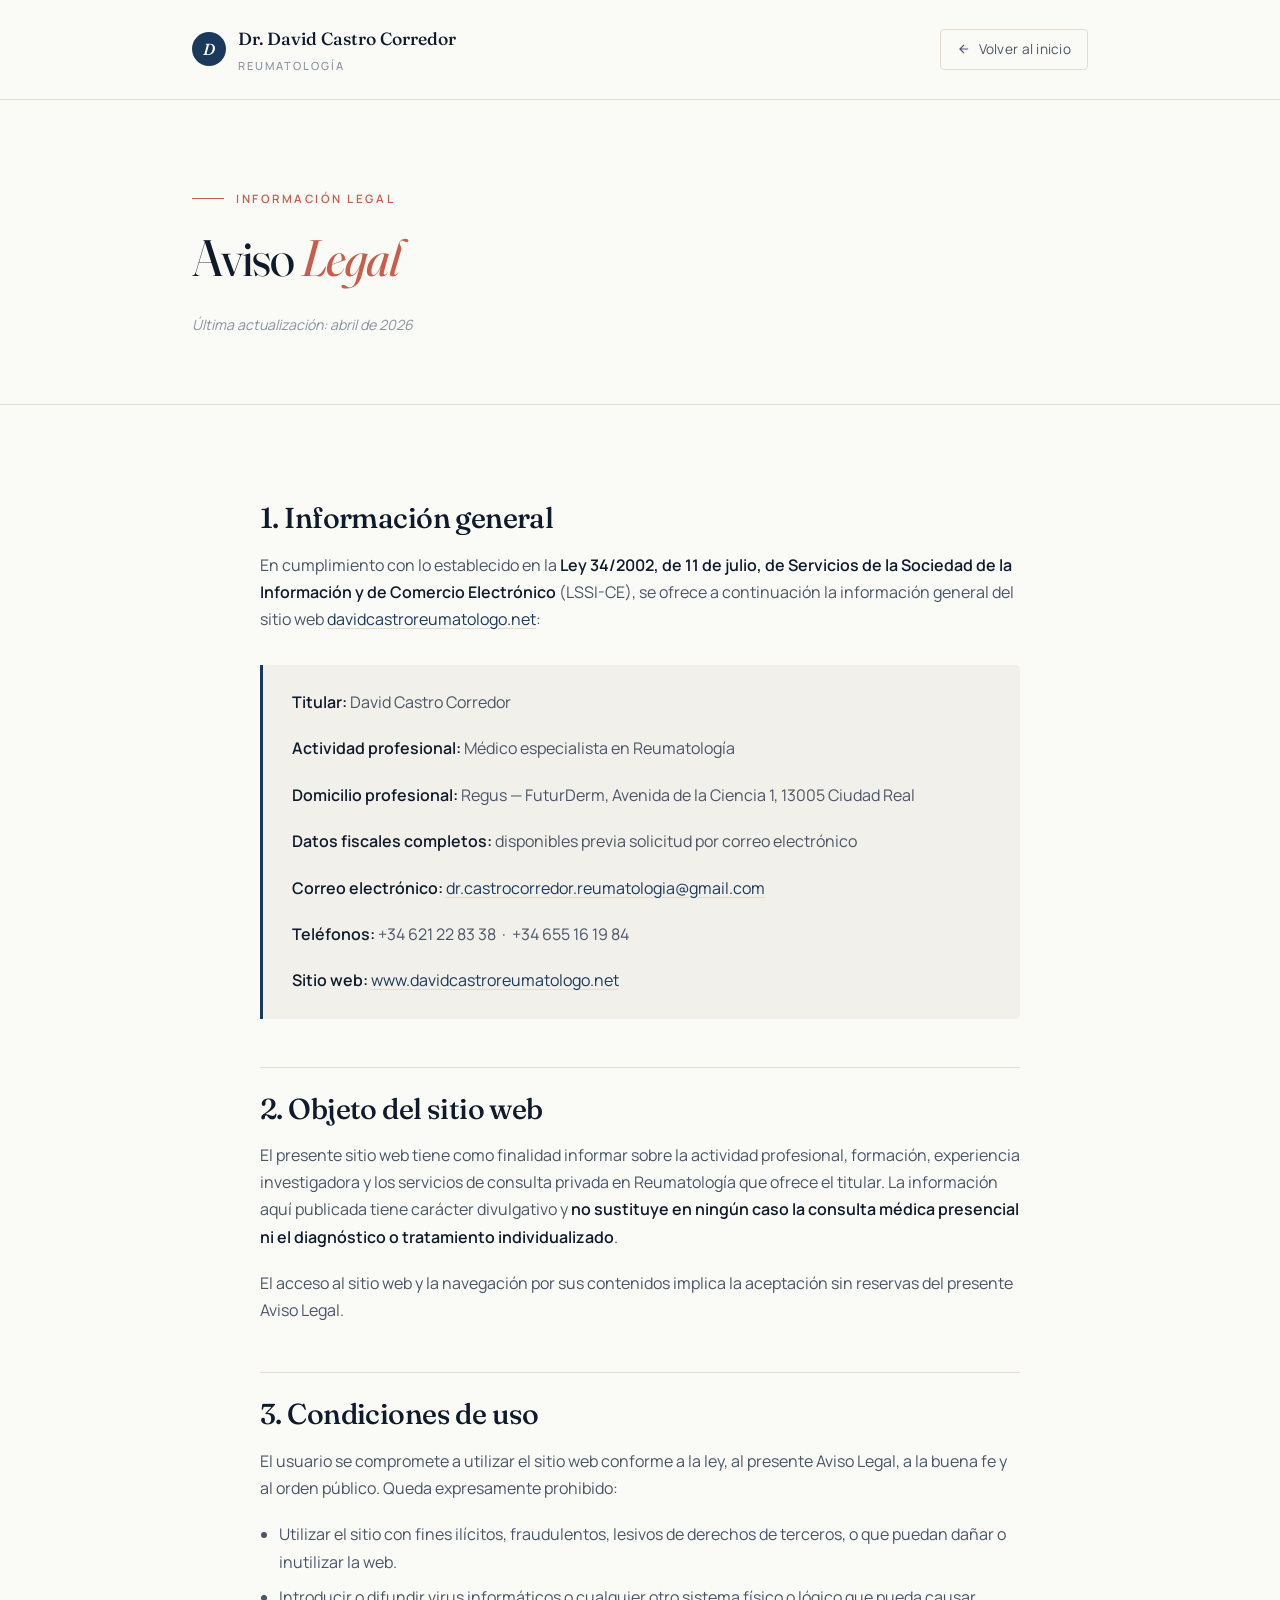
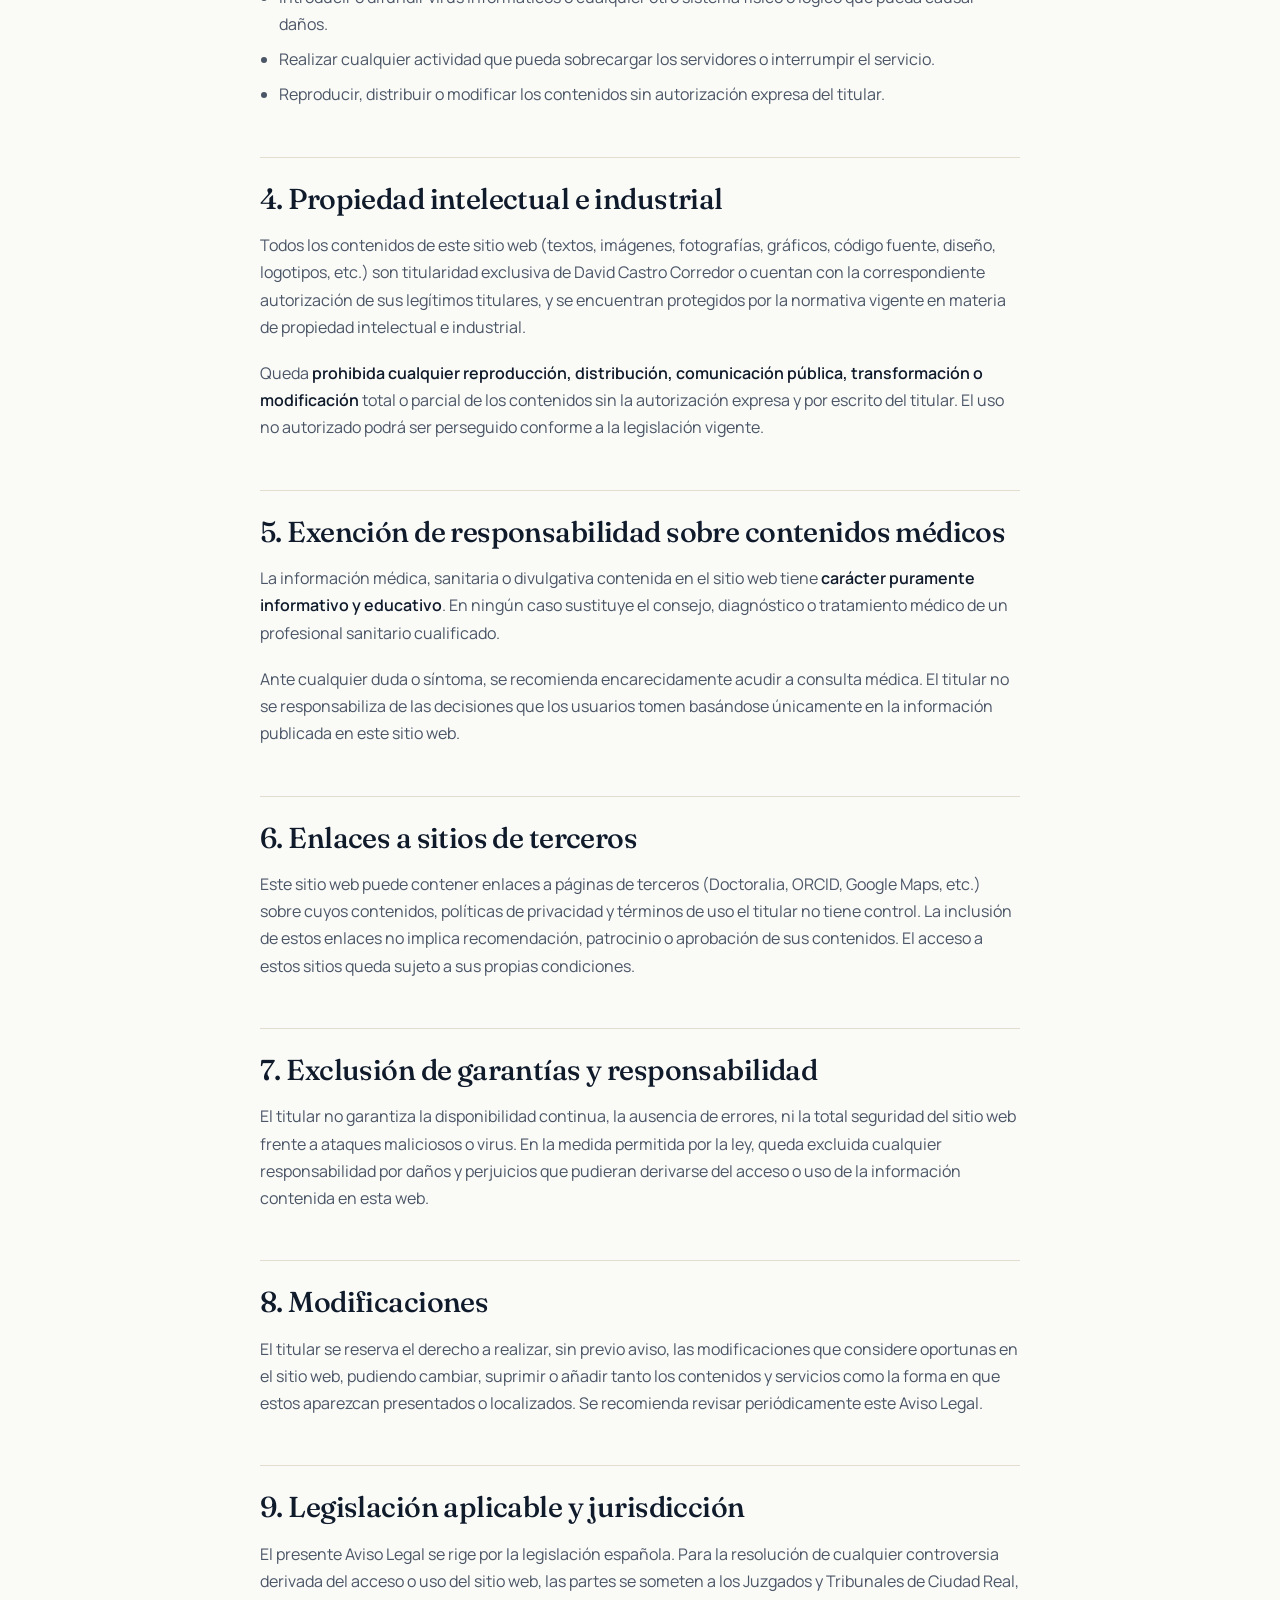
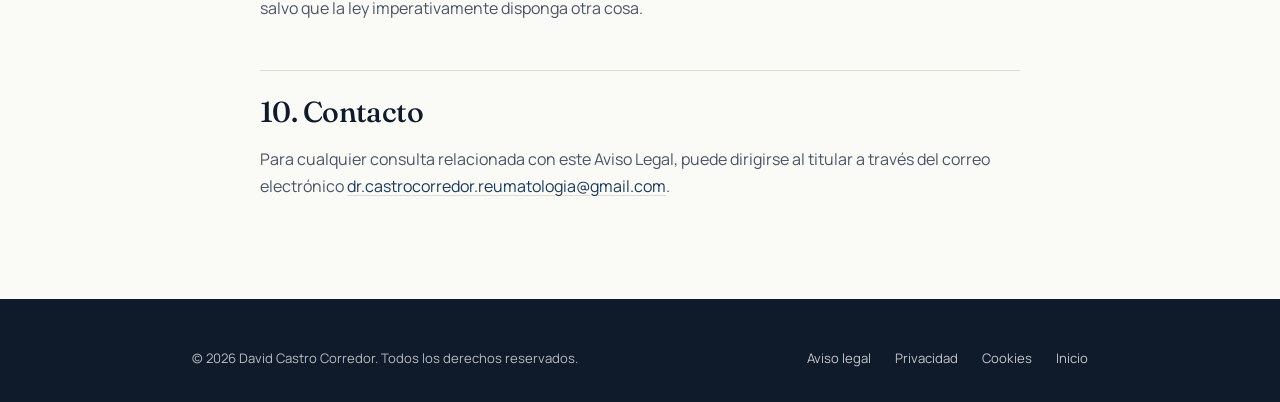
==== aviso-legal.html @ e7d365a7 "Add files via upload" ====
<!DOCTYPE html>
<html lang="es">
<head>
  <meta charset="UTF-8" />
  <meta name="viewport" content="width=device-width, initial-scale=1.0" />
  <title>Aviso Legal — Dr. David Castro Corredor</title>
  <meta name="description" content="Aviso legal de la web davidcastroreumatologo.net del Dr. David Castro Corredor, reumatólogo en Ciudad Real." />
  <meta name="robots" content="index, follow" />
  <link rel="canonical" href="https://www.davidcastroreumatologo.net/aviso-legal.html" />

  <link rel="preconnect" href="https://fonts.googleapis.com">
  <link rel="preconnect" href="https://fonts.gstatic.com" crossorigin>
  <link href="https://fonts.googleapis.com/css2?family=Fraunces:ital,opsz,wght@0,9..144,300;0,9..144,400;0,9..144,500;0,9..144,600;1,9..144,400&family=Manrope:wght@300;400;500;600;700&display=swap" rel="stylesheet">
  <link rel="stylesheet" href="legal.css">
</head>
<body>

  <!-- NAV -->
  <nav class="legal-nav">
    <div class="legal-nav-inner">
      <a href="index.html" class="legal-nav-brand">
        <span class="mark">D</span>
        <div>
          <span class="legal-nav-brand-name">Dr. David Castro Corredor</span>
          <small class="legal-nav-brand-sub">Reumatología</small>
        </div>
      </a>
      <a href="index.html" class="legal-back">
        <svg width="14" height="14" viewBox="0 0 24 24" fill="none" stroke="currentColor" stroke-width="2"><path d="M19 12H5M12 19l-7-7 7-7"/></svg>
        Volver al inicio
      </a>
    </div>
  </nav>

  <!-- HEADER -->
  <header class="legal-header">
    <div class="container">
      <span class="legal-eyebrow">Información legal</span>
      <h1>Aviso <em>Legal</em></h1>
      <p class="legal-date">Última actualización: abril de 2026</p>
    </div>
  </header>

  <!-- CONTENT -->
  <main class="legal-content container">

    <h2>1. Información general</h2>
    <p>
      En cumplimiento con lo establecido en la <strong>Ley 34/2002, de 11 de julio, de
      Servicios de la Sociedad de la Información y de Comercio Electrónico</strong>
      (LSSI-CE), se ofrece a continuación la información general del sitio web
      <a href="https://www.davidcastroreumatologo.net">davidcastroreumatologo.net</a>:
    </p>

    <div class="info-box">
      <p><strong>Titular:</strong> David Castro Corredor</p>
      <p><strong>Actividad profesional:</strong> Médico especialista en Reumatología</p>
      <p><strong>Domicilio profesional:</strong> Regus — FuturDerm, Avenida de la Ciencia 1, 13005 Ciudad Real</p>
      <p><strong>Datos fiscales completos:</strong> disponibles previa solicitud por correo electrónico</p>
      <p><strong>Correo electrónico:</strong> <a href="mailto:dr.castrocorredor.reumatologia@gmail.com">dr.castrocorredor.reumatologia@gmail.com</a></p>
      <p><strong>Teléfonos:</strong> +34 621 22 83 38 &nbsp;·&nbsp; +34 655 16 19 84</p>
      <p><strong>Sitio web:</strong> <a href="https://www.davidcastroreumatologo.net">www.davidcastroreumatologo.net</a></p>
    </div>

    <h2>2. Objeto del sitio web</h2>
    <p>
      El presente sitio web tiene como finalidad informar sobre la actividad
      profesional, formación, experiencia investigadora y los servicios de consulta
      privada en Reumatología que ofrece el titular. La información aquí publicada
      tiene carácter divulgativo y <strong>no sustituye en ningún caso la consulta
      médica presencial ni el diagnóstico o tratamiento individualizado</strong>.
    </p>
    <p>
      El acceso al sitio web y la navegación por sus contenidos implica la aceptación
      sin reservas del presente Aviso Legal.
    </p>

    <h2>3. Condiciones de uso</h2>
    <p>
      El usuario se compromete a utilizar el sitio web conforme a la ley, al presente
      Aviso Legal, a la buena fe y al orden público. Queda expresamente prohibido:
    </p>
    <ul>
      <li>Utilizar el sitio con fines ilícitos, fraudulentos, lesivos de derechos de terceros, o que puedan dañar o inutilizar la web.</li>
      <li>Introducir o difundir virus informáticos o cualquier otro sistema físico o lógico que pueda causar daños.</li>
      <li>Realizar cualquier actividad que pueda sobrecargar los servidores o interrumpir el servicio.</li>
      <li>Reproducir, distribuir o modificar los contenidos sin autorización expresa del titular.</li>
    </ul>

    <h2>4. Propiedad intelectual e industrial</h2>
    <p>
      Todos los contenidos de este sitio web (textos, imágenes, fotografías, gráficos,
      código fuente, diseño, logotipos, etc.) son titularidad exclusiva de David
      Castro Corredor o cuentan con la correspondiente autorización de sus legítimos
      titulares, y se encuentran protegidos por la normativa vigente en materia de
      propiedad intelectual e industrial.
    </p>
    <p>
      Queda <strong>prohibida cualquier reproducción, distribución, comunicación
      pública, transformación o modificación</strong> total o parcial de los
      contenidos sin la autorización expresa y por escrito del titular. El uso no
      autorizado podrá ser perseguido conforme a la legislación vigente.
    </p>

    <h2>5. Exención de responsabilidad sobre contenidos médicos</h2>
    <p>
      La información médica, sanitaria o divulgativa contenida en el sitio web tiene
      <strong>carácter puramente informativo y educativo</strong>. En ningún caso
      sustituye el consejo, diagnóstico o tratamiento médico de un profesional
      sanitario cualificado.
    </p>
    <p>
      Ante cualquier duda o síntoma, se recomienda encarecidamente acudir a consulta
      médica. El titular no se responsabiliza de las decisiones que los usuarios
      tomen basándose únicamente en la información publicada en este sitio web.
    </p>

    <h2>6. Enlaces a sitios de terceros</h2>
    <p>
      Este sitio web puede contener enlaces a páginas de terceros (Doctoralia, ORCID,
      Google Maps, etc.) sobre cuyos contenidos, políticas de privacidad y términos
      de uso el titular no tiene control. La inclusión de estos enlaces no implica
      recomendación, patrocinio o aprobación de sus contenidos. El acceso a estos
      sitios queda sujeto a sus propias condiciones.
    </p>

    <h2>7. Exclusión de garantías y responsabilidad</h2>
    <p>
      El titular no garantiza la disponibilidad continua, la ausencia de errores, ni
      la total seguridad del sitio web frente a ataques maliciosos o virus. En la
      medida permitida por la ley, queda excluida cualquier responsabilidad por
      daños y perjuicios que pudieran derivarse del acceso o uso de la información
      contenida en esta web.
    </p>

    <h2>8. Modificaciones</h2>
    <p>
      El titular se reserva el derecho a realizar, sin previo aviso, las
      modificaciones que considere oportunas en el sitio web, pudiendo cambiar,
      suprimir o añadir tanto los contenidos y servicios como la forma en que estos
      aparezcan presentados o localizados. Se recomienda revisar periódicamente este
      Aviso Legal.
    </p>

    <h2>9. Legislación aplicable y jurisdicción</h2>
    <p>
      El presente Aviso Legal se rige por la legislación española. Para la resolución
      de cualquier controversia derivada del acceso o uso del sitio web, las partes
      se someten a los Juzgados y Tribunales de Ciudad Real, salvo que la ley
      imperativamente disponga otra cosa.
    </p>

    <h2>10. Contacto</h2>
    <p>
      Para cualquier consulta relacionada con este Aviso Legal, puede dirigirse al
      titular a través del correo electrónico
      <a href="mailto:dr.castrocorredor.reumatologia@gmail.com">dr.castrocorredor.reumatologia@gmail.com</a>.
    </p>

  </main>

  <!-- FOOTER -->
  <footer class="legal-footer">
    <div class="container">
      <div class="legal-footer-inner">
        <div>© 2026 David Castro Corredor. Todos los derechos reservados.</div>
        <div class="legal-footer-links">
          <a href="aviso-legal.html">Aviso legal</a>
          <a href="politica-privacidad.html">Privacidad</a>
          <a href="politica-cookies.html">Cookies</a>
          <a href="index.html">Inicio</a>
        </div>
      </div>
    </div>
  </footer>

</body>
</html>
---- legal.css ----
/* ============================================================
   Hoja de estilos compartida para páginas legales
   Dr. David Castro Corredor — davidcastroreumatologo.net
============================================================ */

*, *::before, *::after { box-sizing: border-box; margin: 0; padding: 0; }

:root {
  --bg:            #fafaf7;
  --bg-alt:        #f2f0ea;
  --ink:           #0f1a2b;
  --ink-soft:      #4a5566;
  --ink-muted:     #8a92a0;
  --line:          #e3ddd0;
  --clinical:      #1b3a5b;
  --accent:        #c75d4a;
  --accent-dark:   #a84836;
  --font-display:  'Fraunces', 'Times New Roman', serif;
  --font-body:     'Manrope', -apple-system, sans-serif;
  --maxw:          960px;
  --radius:        4px;
}

html { scroll-behavior: smooth; }

body {
  font-family: var(--font-body);
  font-size: 16px;
  line-height: 1.7;
  color: var(--ink-soft);
  background: var(--bg);
  -webkit-font-smoothing: antialiased;
}

h1, h2, h3, h4 {
  font-family: var(--font-display);
  font-weight: 400;
  letter-spacing: -0.02em;
  line-height: 1.2;
  color: var(--ink);
}

h1 { font-size: clamp(2rem, 4vw, 3.2rem); font-variation-settings: "opsz" 144; margin-bottom: 1rem; }
h2 { font-size: clamp(1.4rem, 2.4vw, 1.8rem); margin-top: 3rem; margin-bottom: 1rem; font-weight: 500; }
h3 { font-size: 1.15rem; margin-top: 2rem; margin-bottom: 0.6rem; font-weight: 500; color: var(--clinical); }

p { margin-bottom: 1.2rem; }
a { color: var(--clinical); text-decoration: underline; text-decoration-color: var(--line); text-underline-offset: 3px; transition: all 0.2s ease; }
a:hover { color: var(--accent); text-decoration-color: var(--accent); }

strong { color: var(--ink); font-weight: 600; }
em { font-style: italic; color: var(--accent); }

ul, ol { margin: 0 0 1.5rem 1.2rem; }
li { margin-bottom: 0.5rem; }

.container {
  max-width: var(--maxw);
  margin: 0 auto;
  padding: 0 2rem;
}

/* ============================================================
   NAV (simplificado para páginas legales)
============================================================ */
.legal-nav {
  padding: 1.5rem 0;
  border-bottom: 1px solid var(--line);
  background: var(--bg);
}
.legal-nav-inner {
  max-width: var(--maxw);
  margin: 0 auto;
  padding: 0 2rem;
  display: flex;
  justify-content: space-between;
  align-items: center;
  flex-wrap: wrap;
  gap: 1rem;
}
.legal-nav-brand {
  display: flex;
  align-items: center;
  gap: 0.75rem;
  text-decoration: none;
  color: var(--ink);
}
.legal-nav-brand .mark {
  width: 34px;
  height: 34px;
  border-radius: 50%;
  background: var(--clinical);
  color: #fff;
  display: flex;
  align-items: center;
  justify-content: center;
  font-family: var(--font-display);
  font-weight: 500;
  font-size: 1rem;
  font-style: italic;
}
.legal-nav-brand-name {
  font-family: var(--font-display);
  font-size: 1.1rem;
  font-weight: 500;
  color: var(--ink);
}
.legal-nav-brand-sub {
  display: block;
  font-family: var(--font-body);
  font-size: 0.7rem;
  font-weight: 500;
  letter-spacing: 0.18em;
  text-transform: uppercase;
  color: var(--ink-muted);
  margin-top: 2px;
}
.legal-back {
  font-size: 0.85rem;
  color: var(--ink-soft);
  text-decoration: none;
  display: inline-flex;
  align-items: center;
  gap: 0.5rem;
  letter-spacing: 0.02em;
  padding: 0.5rem 1rem;
  border: 1px solid var(--line);
  border-radius: var(--radius);
  transition: all 0.2s ease;
}
.legal-back:hover { border-color: var(--clinical); color: var(--clinical); }

/* ============================================================
   HEADER
============================================================ */
.legal-header {
  padding: 5rem 0 3rem;
  border-bottom: 1px solid var(--line);
}
.legal-eyebrow {
  font-family: var(--font-body);
  font-size: 0.72rem;
  font-weight: 600;
  letter-spacing: 0.22em;
  text-transform: uppercase;
  color: var(--accent);
  margin-bottom: 1.2rem;
  display: inline-flex;
  align-items: center;
  gap: 0.75rem;
}
.legal-eyebrow::before {
  content: '';
  width: 32px;
  height: 1px;
  background: var(--accent);
}
.legal-date {
  font-size: 0.88rem;
  color: var(--ink-muted);
  font-style: italic;
  margin-top: 1.5rem;
}

/* ============================================================
   CONTENT
============================================================ */
.legal-content {
  padding: 3rem 0 5rem;
  max-width: 760px;
  margin: 0 auto;
}
.legal-content h2 {
  padding-top: 1.5rem;
  border-top: 1px solid var(--line);
}
.legal-content h2:first-of-type { border-top: none; padding-top: 0; }
.legal-content table {
  width: 100%;
  border-collapse: collapse;
  margin: 1.5rem 0;
  font-size: 0.9rem;
}
.legal-content th,
.legal-content td {
  text-align: left;
  padding: 0.8rem 1rem;
  border-bottom: 1px solid var(--line);
  vertical-align: top;
}
.legal-content th {
  background: var(--bg-alt);
  font-weight: 600;
  color: var(--ink);
  font-size: 0.78rem;
  text-transform: uppercase;
  letter-spacing: 0.08em;
}

.info-box {
  background: var(--bg-alt);
  border-left: 3px solid var(--clinical);
  padding: 1.5rem 1.8rem;
  margin: 2rem 0;
  border-radius: 0 var(--radius) var(--radius) 0;
}
.info-box p:last-child { margin-bottom: 0; }

/* ============================================================
   FOOTER (idéntico al main)
============================================================ */
.legal-footer {
  background: var(--ink);
  color: rgba(255,255,255,0.7);
  padding: 3rem 0 2rem;
}
.legal-footer .container {
  max-width: var(--maxw);
}
.legal-footer-inner {
  display: flex;
  justify-content: space-between;
  align-items: center;
  flex-wrap: wrap;
  gap: 1rem;
  font-size: 0.82rem;
}
.legal-footer a {
  color: rgba(255,255,255,0.75);
  text-decoration: none;
  transition: color 0.2s;
}
.legal-footer a:hover { color: var(--accent); }
.legal-footer-links {
  display: flex;
  gap: 1.5rem;
  flex-wrap: wrap;
}

@media (max-width: 640px) {
  .container { padding: 0 1.3rem; }
  .legal-nav-inner { padding: 0 1.3rem; }
  .legal-header { padding: 3rem 0 2rem; }
  .legal-content { padding: 2rem 0 3rem; }
  .legal-content table { font-size: 0.82rem; }
  .legal-content th, .legal-content td { padding: 0.6rem 0.7rem; }
  .legal-footer-inner { flex-direction: column; text-align: center; }
}
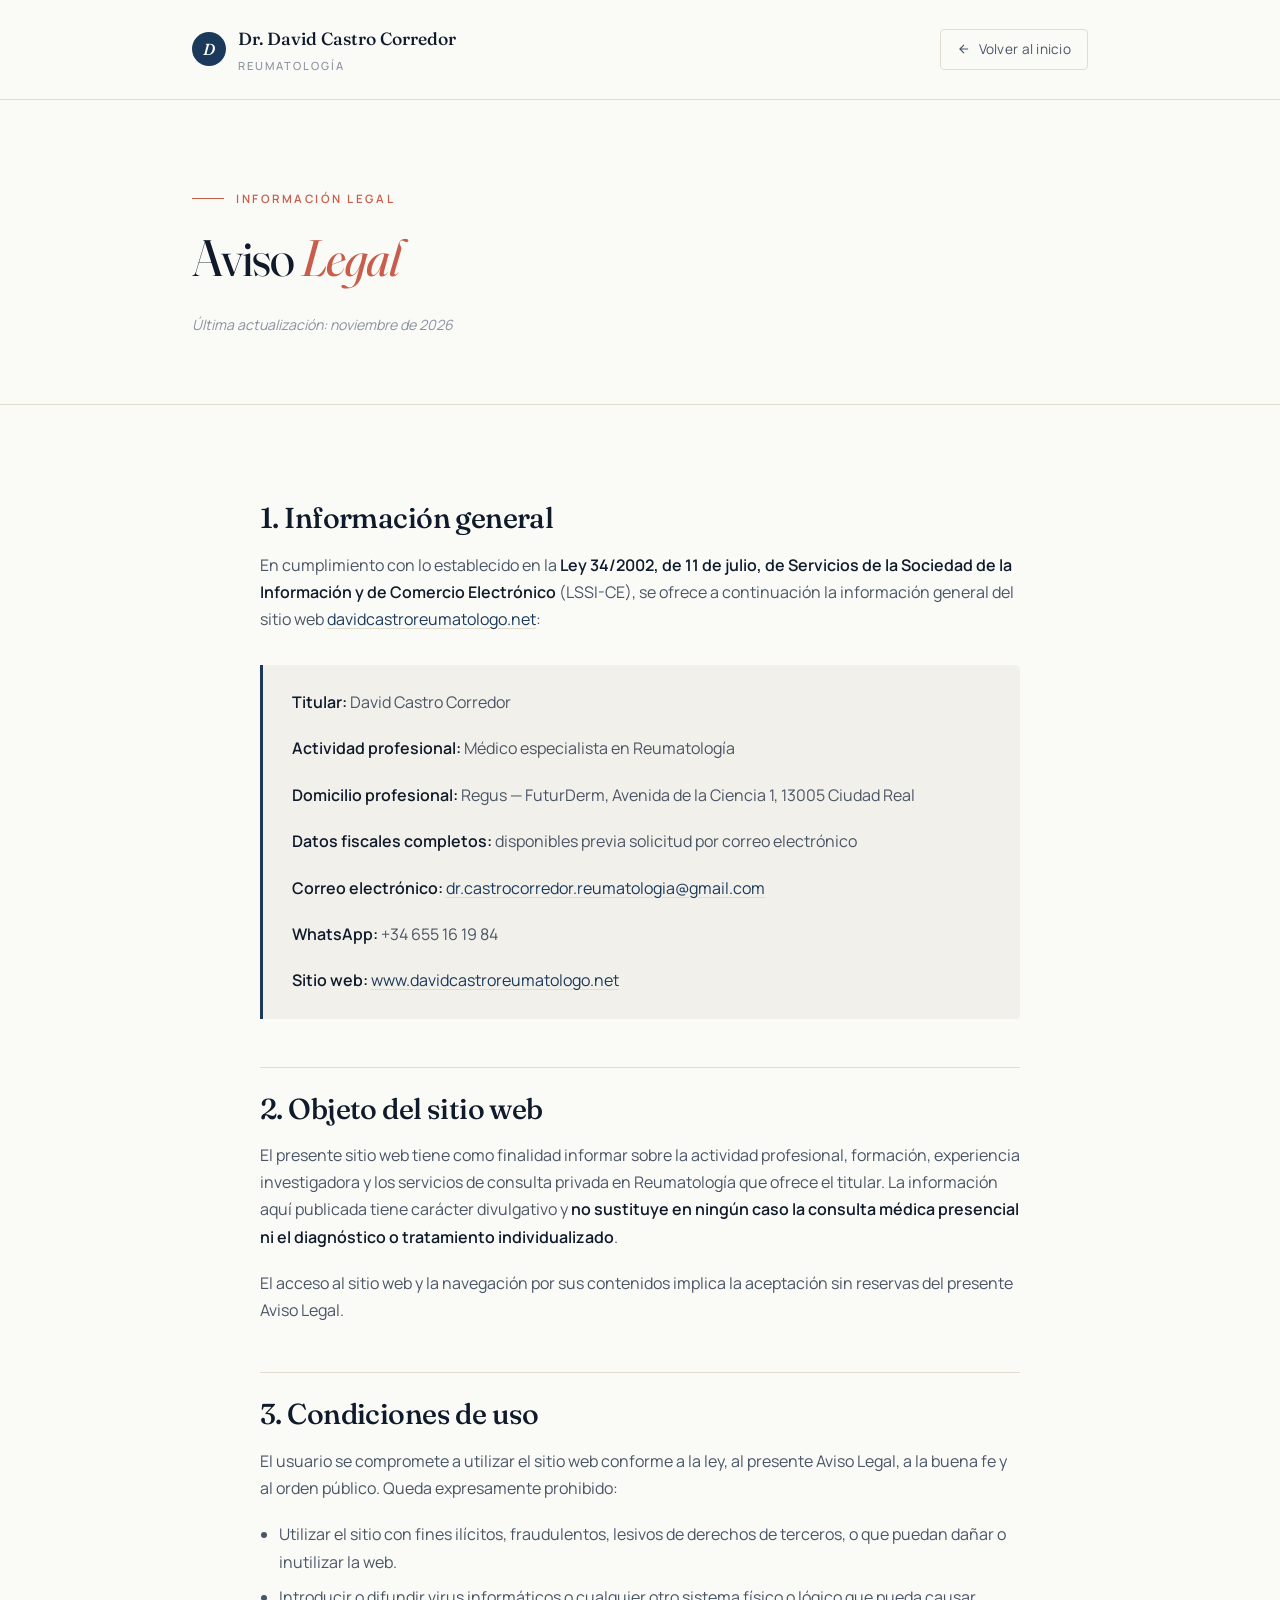
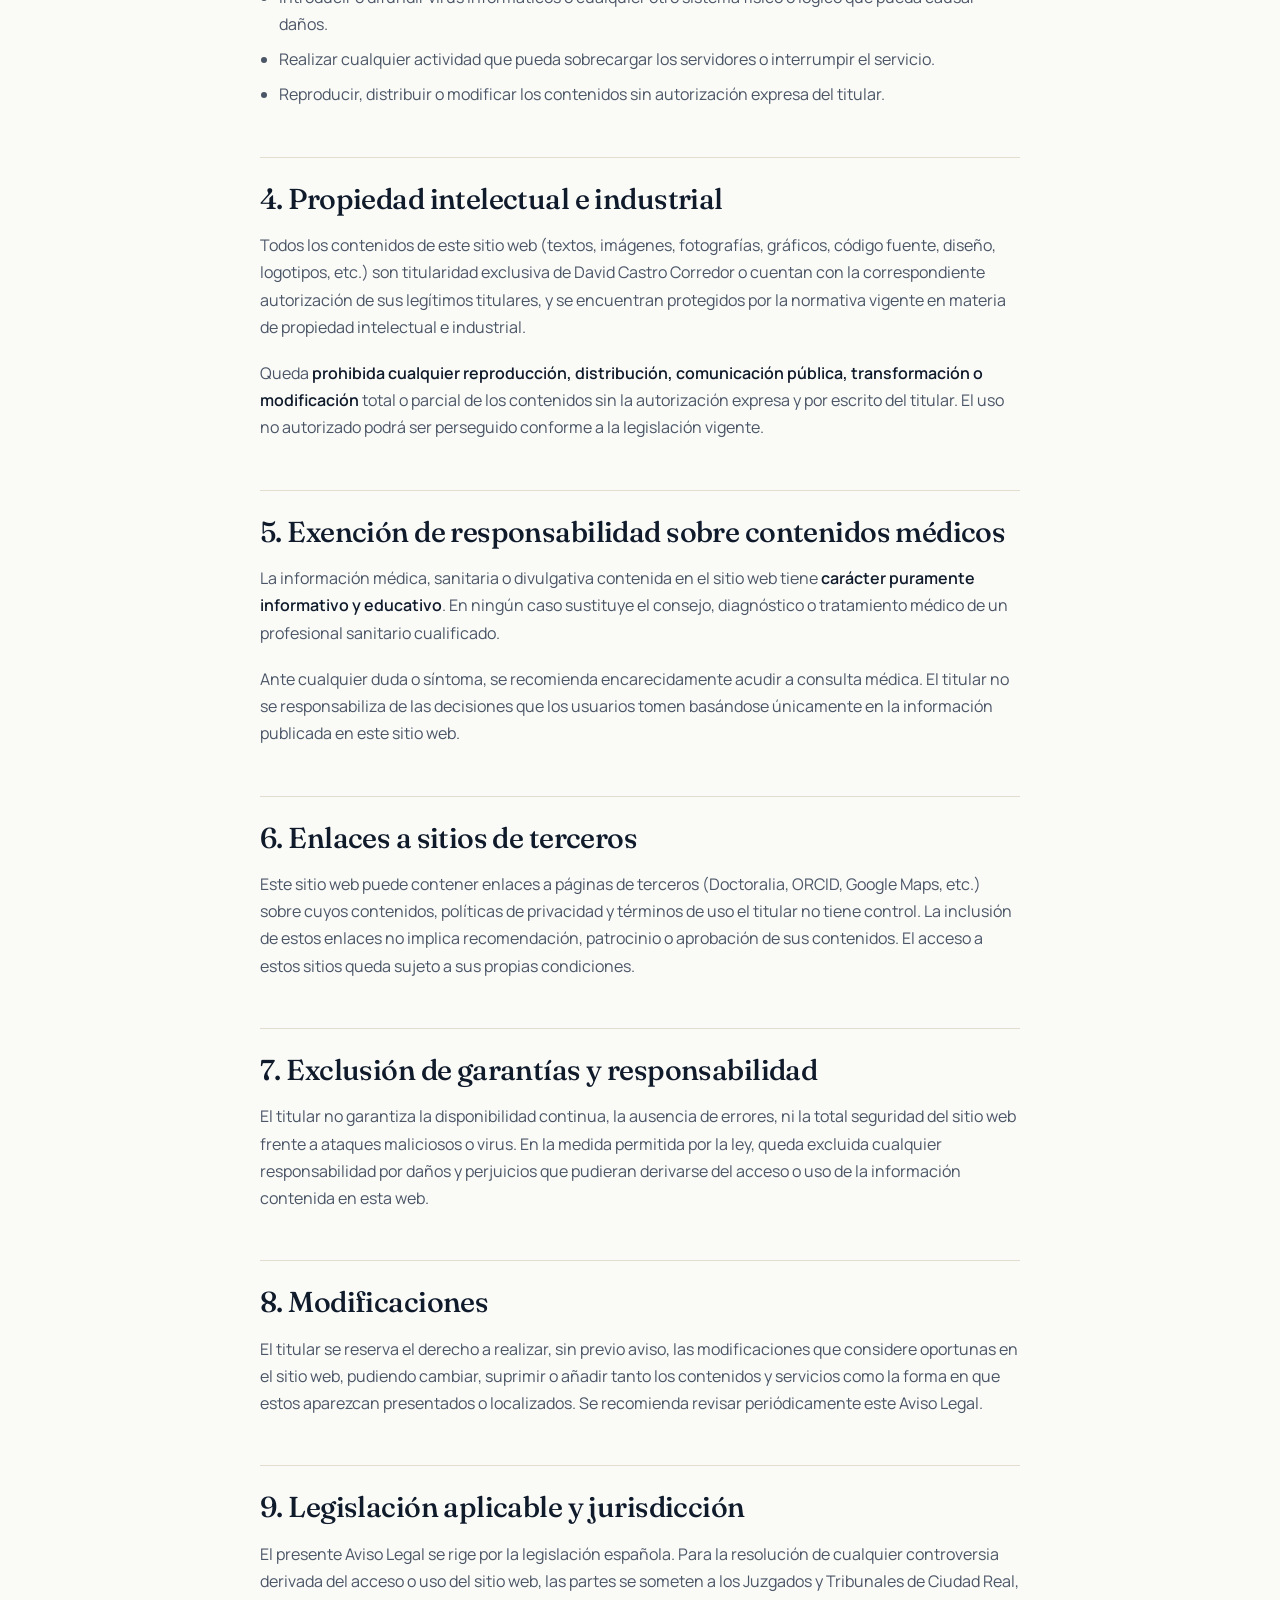
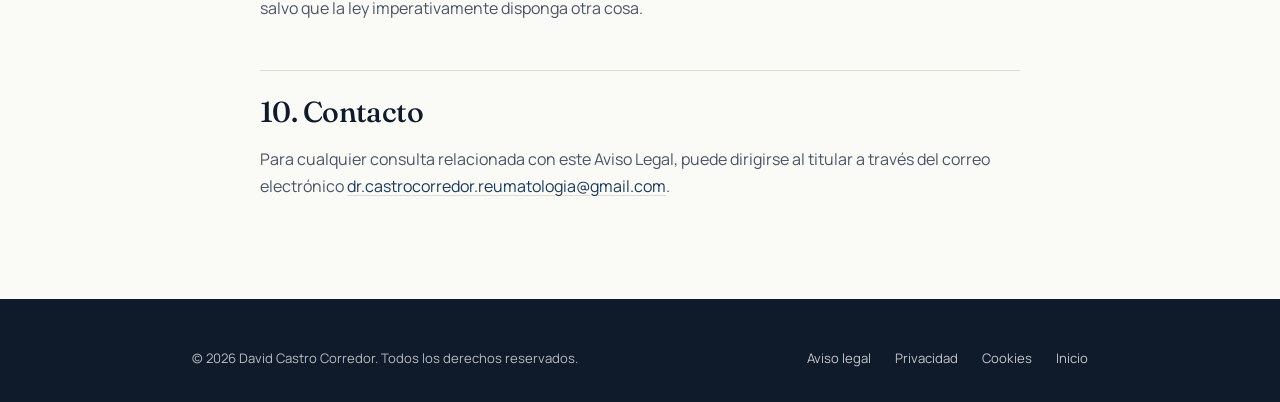
==== commit 783516a0: "Contacto por WhatsApp (655 16 19 84) y apartado de protección de datos del asistente - Sustituye los" ====
--- a/aviso-legal.html
+++ b/aviso-legal.html
@@ -37,7 +37,7 @@
     <div class="container">
       <span class="legal-eyebrow">Información legal</span>
       <h1>Aviso <em>Legal</em></h1>
-      <p class="legal-date">Última actualización: abril de 2026</p>
+      <p class="legal-date">Última actualización: noviembre de 2026</p>
     </div>
   </header>
 
@@ -58,7 +58,7 @@
       <p><strong>Domicilio profesional:</strong> Regus — FuturDerm, Avenida de la Ciencia 1, 13005 Ciudad Real</p>
       <p><strong>Datos fiscales completos:</strong> disponibles previa solicitud por correo electrónico</p>
       <p><strong>Correo electrónico:</strong> <a href="mailto:dr.castrocorredor.reumatologia@gmail.com">dr.castrocorredor.reumatologia@gmail.com</a></p>
-      <p><strong>Teléfonos:</strong> +34 621 22 83 38 &nbsp;·&nbsp; +34 655 16 19 84</p>
+      <p><strong>WhatsApp:</strong> +34 655 16 19 84</p>
       <p><strong>Sitio web:</strong> <a href="https://www.davidcastroreumatologo.net">www.davidcastroreumatologo.net</a></p>
     </div>
 
